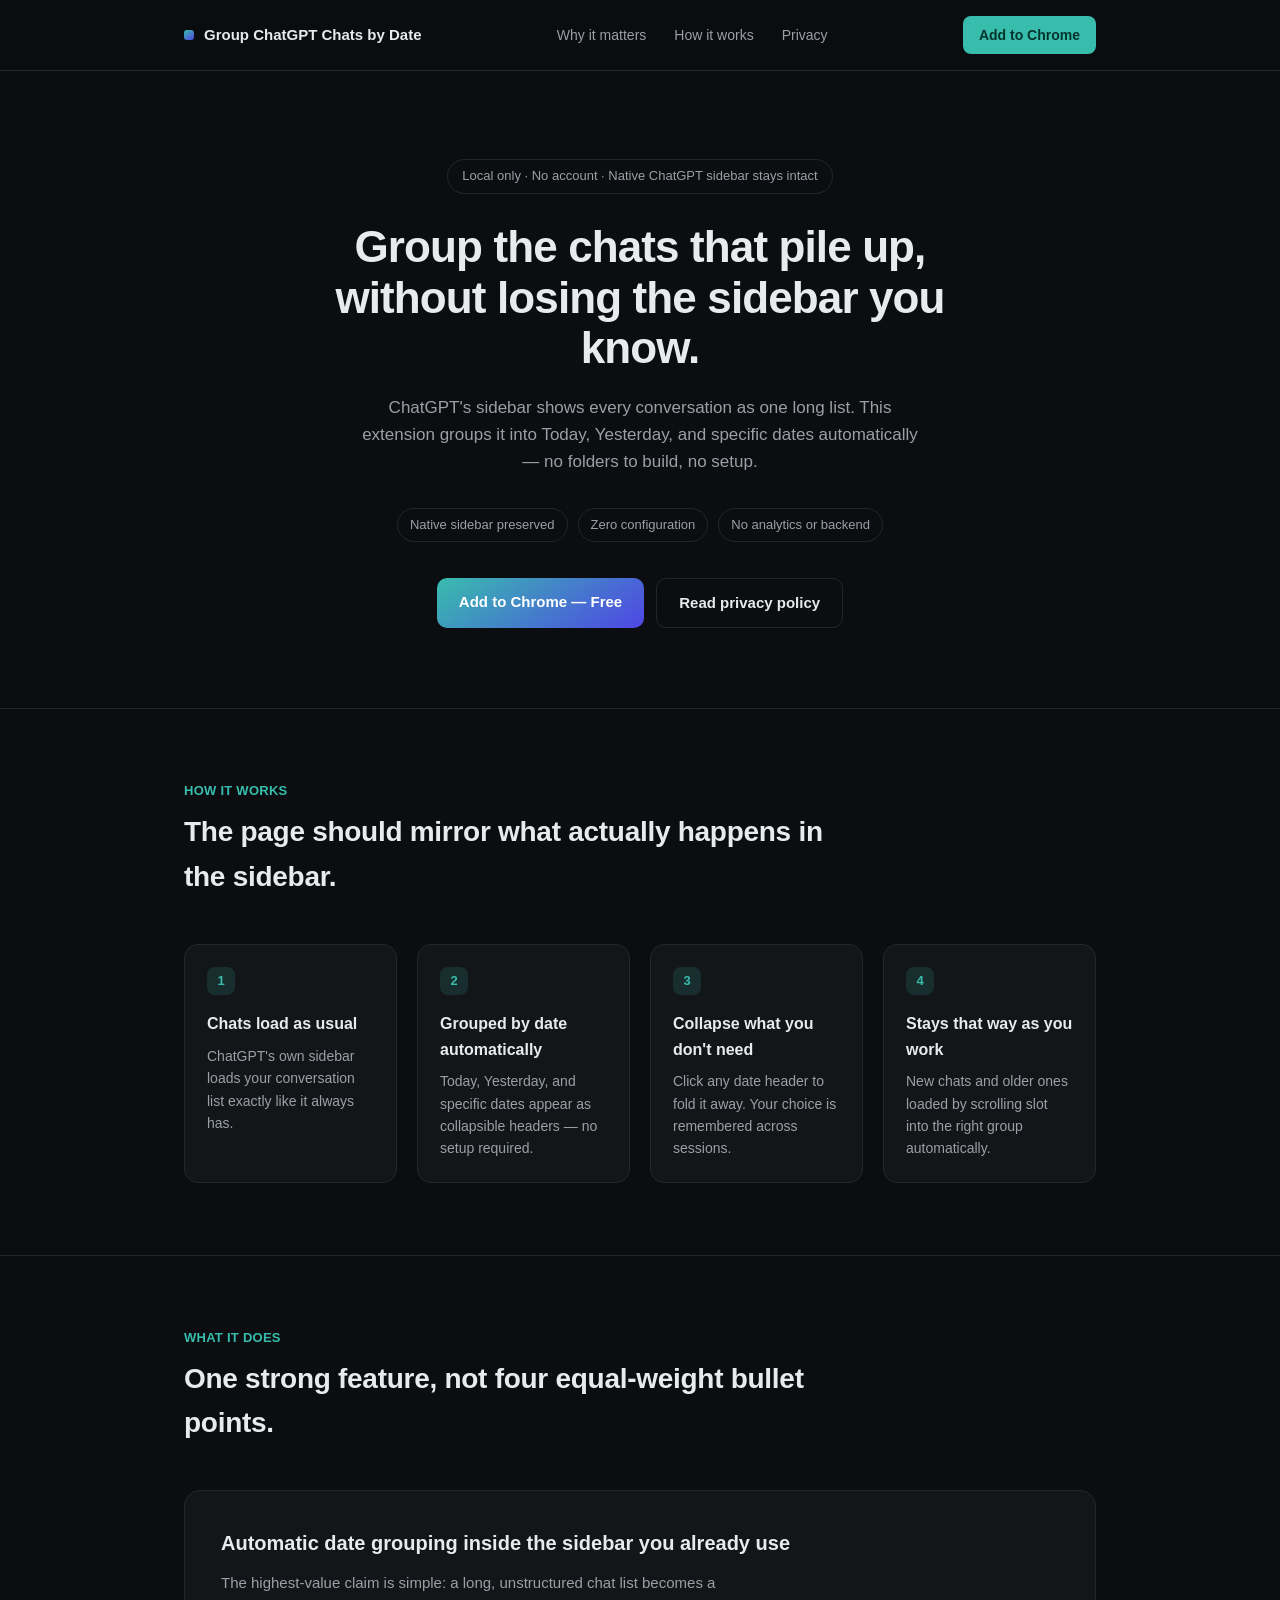
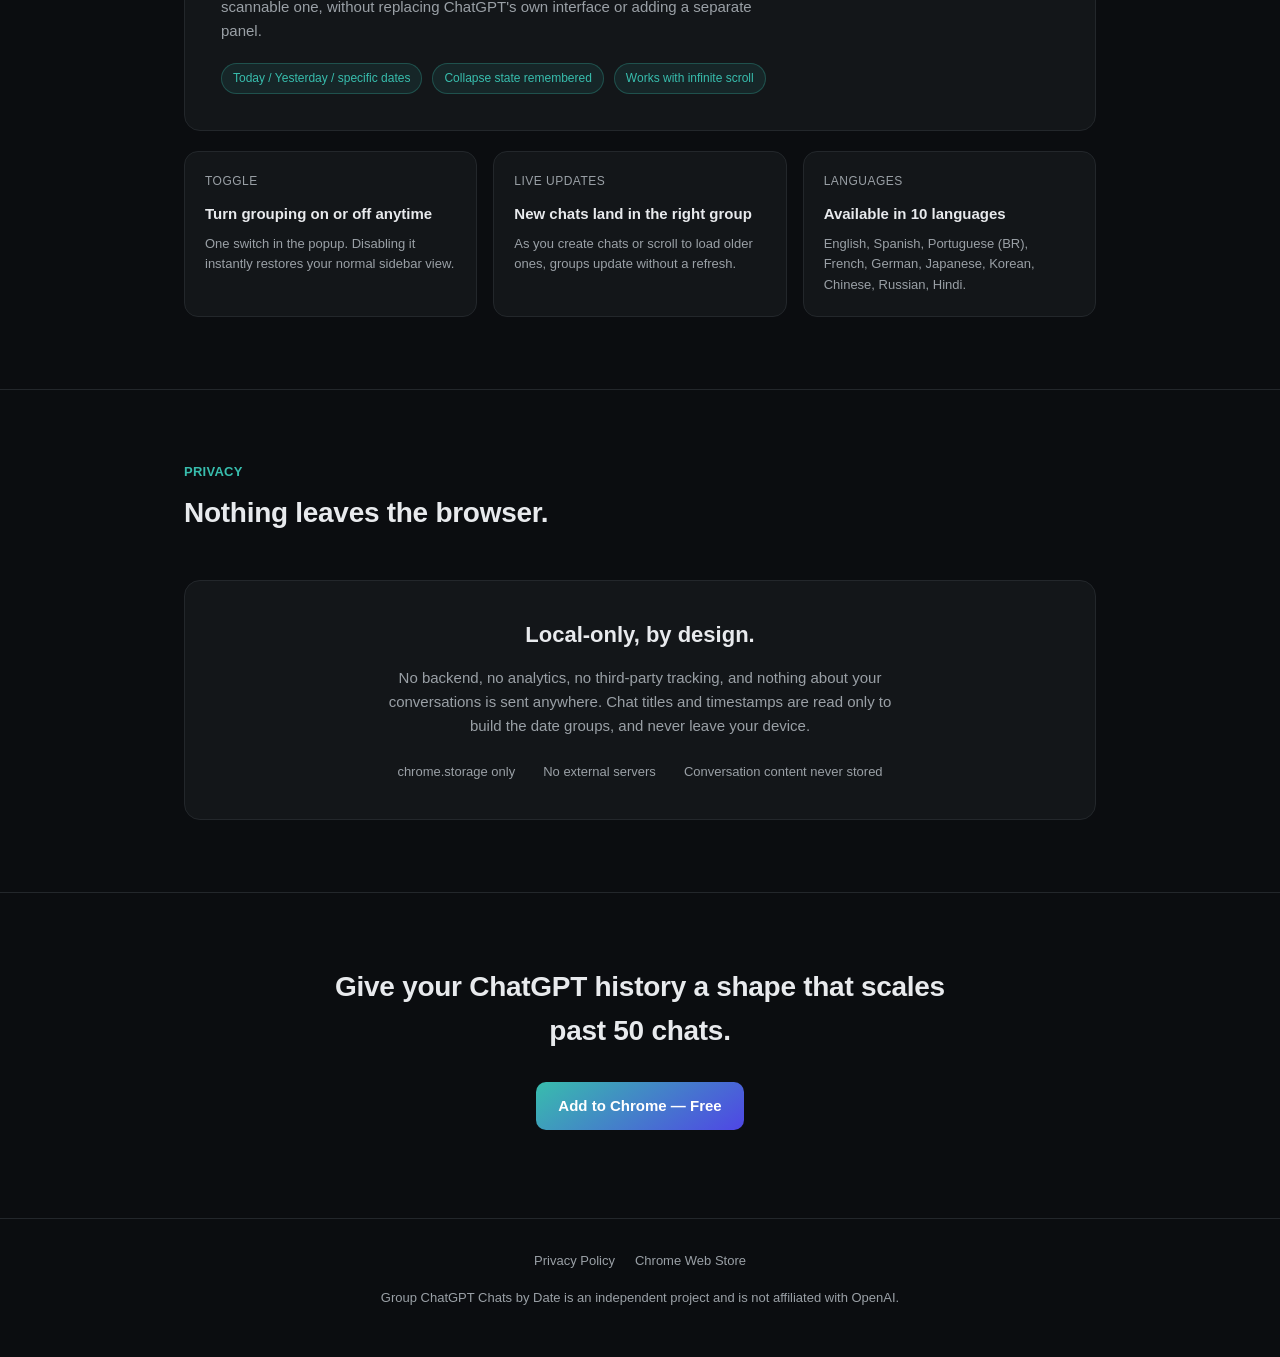
==== index.html @ 4744cfac "Add files via upload" ====
<!DOCTYPE html>
<html lang="en">
<head>
<meta charset="UTF-8">
<meta name="viewport" content="width=device-width, initial-scale=1.0">
<title>Group ChatGPT Chats by Date — Sidebar Organizer</title>
<meta name="description" content="A polished, local-only Chrome extension that groups your ChatGPT sidebar conversations into Today, Yesterday, and specific dates, without replacing ChatGPT's native UI.">
<style>
  :root {
    --bg: #0b0d10;
    --bg-alt: #101317;
    --card: #131619;
    --text: #e8eaed;
    --muted: #9aa0a6;
    --accent: #38bdad;
    --accent-2: #4f46e5;
    --border: #23272b;
  }
  * { box-sizing: border-box; margin: 0; padding: 0; }
  body {
    font-family: -apple-system, BlinkMacSystemFont, "Segoe UI", Roboto, Helvetica, Arial, sans-serif;
    background: var(--bg);
    color: var(--text);
    line-height: 1.6;
  }
  a { color: inherit; text-decoration: none; }
  .container { max-width: 960px; margin: 0 auto; padding: 0 24px; }

  /* ---------- Nav ---------- */
  header.site {
    position: sticky;
    top: 0;
    z-index: 10;
    background: rgba(11,13,16,0.85);
    backdrop-filter: blur(8px);
    border-bottom: 1px solid var(--border);
  }
  nav {
    display: flex;
    align-items: center;
    justify-content: space-between;
    padding: 16px 24px;
    max-width: 960px;
    margin: 0 auto;
  }
  .brand {
    display: flex;
    align-items: center;
    gap: 10px;
    font-weight: 700;
    font-size: 15px;
  }
  .brand .dot {
    width: 10px;
    height: 10px;
    border-radius: 3px;
    background: linear-gradient(145deg, var(--accent), var(--accent-2));
  }
  .nav-links {
    display: flex;
    align-items: center;
    gap: 28px;
    font-size: 14px;
    color: var(--muted);
  }
  .nav-links a:hover { color: var(--text); }
  .nav-cta {
    background: var(--accent);
    color: #04342c;
    font-weight: 600;
    padding: 8px 16px;
    border-radius: 8px;
    font-size: 14px;
  }

  /* ---------- Hero ---------- */
  .hero {
    padding: 88px 0 64px;
    text-align: center;
  }
  .eyebrow {
    display: inline-block;
    font-size: 13px;
    color: var(--muted);
    border: 1px solid var(--border);
    padding: 6px 14px;
    border-radius: 999px;
    margin-bottom: 28px;
  }
  h1 {
    font-size: 44px;
    line-height: 1.15;
    max-width: 720px;
    margin: 0 auto 20px;
    letter-spacing: -0.02em;
  }
  .hero p.lede {
    font-size: 17px;
    color: var(--muted);
    max-width: 560px;
    margin: 0 auto 32px;
  }
  .pill-row {
    display: flex;
    justify-content: center;
    gap: 10px;
    flex-wrap: wrap;
    margin-bottom: 36px;
    font-size: 13px;
    color: var(--muted);
  }
  .pill-row span {
    border: 1px solid var(--border);
    padding: 6px 12px;
    border-radius: 999px;
  }
  .cta-row {
    display: flex;
    justify-content: center;
    gap: 12px;
    flex-wrap: wrap;
    margin-bottom: 16px;
  }
  .btn {
    padding: 12px 22px;
    border-radius: 10px;
    font-size: 15px;
    font-weight: 600;
  }
  .btn-primary {
    background: linear-gradient(145deg, var(--accent), var(--accent-2));
    color: #fff;
  }
  .btn-secondary {
    border: 1px solid var(--border);
    color: var(--text);
  }
  .cta-row + p {
    text-align: center;
    font-size: 13px;
    color: var(--muted);
  }
  .cta-row + p a { color: var(--accent); }

  /* ---------- Sections ---------- */
  section { padding: 72px 0; border-top: 1px solid var(--border); }
  .eyebrow-small {
    font-size: 13px;
    color: var(--accent);
    font-weight: 600;
    margin-bottom: 8px;
    letter-spacing: 0.02em;
    text-transform: uppercase;
  }
  h2 {
    font-size: 28px;
    max-width: 640px;
    margin-bottom: 44px;
    letter-spacing: -0.01em;
  }

  /* ---------- Workflow ---------- */
  .steps {
    display: grid;
    grid-template-columns: repeat(4, 1fr);
    gap: 20px;
  }
  .step {
    background: var(--card);
    border: 1px solid var(--border);
    border-radius: 14px;
    padding: 22px;
  }
  .step .num {
    display: inline-flex;
    align-items: center;
    justify-content: center;
    width: 28px;
    height: 28px;
    border-radius: 8px;
    background: rgba(56,189,173,0.14);
    color: var(--accent);
    font-weight: 700;
    font-size: 13px;
    margin-bottom: 16px;
  }
  .step h3 { font-size: 16px; margin-bottom: 8px; }
  .step p { font-size: 14px; color: var(--muted); }

  /* ---------- Feature grid ---------- */
  .feature-hero {
    background: var(--card);
    border: 1px solid var(--border);
    border-radius: 16px;
    padding: 36px;
    margin-bottom: 20px;
  }
  .feature-hero h3 { font-size: 20px; margin-bottom: 12px; }
  .feature-hero p { color: var(--muted); font-size: 15px; max-width: 560px; margin-bottom: 20px; }
  .badge-row { display: flex; gap: 10px; flex-wrap: wrap; }
  .badge-row span {
    font-size: 12px;
    color: var(--accent);
    background: rgba(56,189,173,0.1);
    border: 1px solid rgba(56,189,173,0.28);
    padding: 5px 11px;
    border-radius: 999px;
  }
  .feature-grid {
    display: grid;
    grid-template-columns: repeat(3, 1fr);
    gap: 16px;
  }
  .feature-card {
    background: var(--card);
    border: 1px solid var(--border);
    border-radius: 14px;
    padding: 20px;
  }
  .feature-card .tag {
    font-size: 12px;
    color: var(--muted);
    text-transform: uppercase;
    letter-spacing: 0.04em;
    margin-bottom: 10px;
  }
  .feature-card h4 { font-size: 15px; margin-bottom: 8px; }
  .feature-card p { font-size: 13px; color: var(--muted); }

  /* ---------- Privacy ---------- */
  .privacy-box {
    background: var(--card);
    border: 1px solid var(--border);
    border-radius: 16px;
    padding: 36px;
    text-align: center;
  }
  .privacy-box h3 { font-size: 22px; margin-bottom: 14px; }
  .privacy-box p { color: var(--muted); max-width: 520px; margin: 0 auto 24px; font-size: 15px; }
  .trust-row {
    display: flex;
    justify-content: center;
    gap: 28px;
    flex-wrap: wrap;
    font-size: 13px;
    color: var(--muted);
  }

  /* ---------- Final CTA ---------- */
  .final-cta { text-align: center; }
  .final-cta h2 { margin: 0 auto 28px; text-align: center; }

  footer {
    border-top: 1px solid var(--border);
    padding: 32px 0 48px;
    text-align: center;
    font-size: 13px;
    color: var(--muted);
  }
  footer .foot-links {
    display: flex;
    justify-content: center;
    gap: 20px;
    margin-bottom: 16px;
  }
  footer .foot-links a:hover { color: var(--text); }

  @media (max-width: 720px) {
    h1 { font-size: 30px; }
    .steps, .feature-grid { grid-template-columns: 1fr; }
    .nav-links { display: none; }
  }
</style>
</head>
<body>

<header class="site">
  <nav>
    <div class="brand"><span class="dot"></span> Group ChatGPT Chats by Date</div>
    <div class="nav-links">
      <a href="#why">Why it matters</a>
      <a href="#how">How it works</a>
      <a href="#privacy">Privacy</a>
    </div>
    <a class="nav-cta" href="#cta">Add to Chrome</a>
  </nav>
</header>

<main>

  <section class="hero" style="border-top:none;">
    <span class="eyebrow">Local only · No account · Native ChatGPT sidebar stays intact</span>
    <h1>Group the chats that pile up, without losing the sidebar you know.</h1>
    <p class="lede">
      ChatGPT's sidebar shows every conversation as one long list. This extension groups it into
      Today, Yesterday, and specific dates automatically — no folders to build, no setup.
    </p>
    <div class="pill-row">
      <span>Native sidebar preserved</span>
      <span>Zero configuration</span>
      <span>No analytics or backend</span>
    </div>
    <div class="cta-row" id="cta">
      <a class="btn btn-primary" href="#">Add to Chrome — Free</a>
      <a class="btn btn-secondary" href="privacy-policy.html">Read privacy policy</a>
    </div>
  </section>

  <section id="how">
    <div class="container">
      <div class="eyebrow-small">How it works</div>
      <h2>The page should mirror what actually happens in the sidebar.</h2>
      <div class="steps">
        <div class="step">
          <div class="num">1</div>
          <h3>Chats load as usual</h3>
          <p>ChatGPT's own sidebar loads your conversation list exactly like it always has.</p>
        </div>
        <div class="step">
          <div class="num">2</div>
          <h3>Grouped by date automatically</h3>
          <p>Today, Yesterday, and specific dates appear as collapsible headers — no setup required.</p>
        </div>
        <div class="step">
          <div class="num">3</div>
          <h3>Collapse what you don't need</h3>
          <p>Click any date header to fold it away. Your choice is remembered across sessions.</p>
        </div>
        <div class="step">
          <div class="num">4</div>
          <h3>Stays that way as you work</h3>
          <p>New chats and older ones loaded by scrolling slot into the right group automatically.</p>
        </div>
      </div>
    </div>
  </section>

  <section id="why">
    <div class="container">
      <div class="eyebrow-small">What it does</div>
      <h2>One strong feature, not four equal-weight bullet points.</h2>

      <div class="feature-hero">
        <h3>Automatic date grouping inside the sidebar you already use</h3>
        <p>
          The highest-value claim is simple: a long, unstructured chat list becomes a scannable
          one, without replacing ChatGPT's own interface or adding a separate panel.
        </p>
        <div class="badge-row">
          <span>Today / Yesterday / specific dates</span>
          <span>Collapse state remembered</span>
          <span>Works with infinite scroll</span>
        </div>
      </div>

      <div class="feature-grid">
        <div class="feature-card">
          <div class="tag">Toggle</div>
          <h4>Turn grouping on or off anytime</h4>
          <p>One switch in the popup. Disabling it instantly restores your normal sidebar view.</p>
        </div>
        <div class="feature-card">
          <div class="tag">Live updates</div>
          <h4>New chats land in the right group</h4>
          <p>As you create chats or scroll to load older ones, groups update without a refresh.</p>
        </div>
        <div class="feature-card">
          <div class="tag">Languages</div>
          <h4>Available in 10 languages</h4>
          <p>English, Spanish, Portuguese (BR), French, German, Japanese, Korean, Chinese, Russian, Hindi.</p>
        </div>
      </div>
    </div>
  </section>

  <section id="privacy">
    <div class="container">
      <div class="eyebrow-small">Privacy</div>
      <h2>Nothing leaves the browser.</h2>
      <div class="privacy-box">
        <h3>Local-only, by design.</h3>
        <p>
          No backend, no analytics, no third-party tracking, and nothing about your conversations
          is sent anywhere. Chat titles and timestamps are read only to build the date groups, and
          never leave your device.
        </p>
        <div class="trust-row">
          <span>chrome.storage only</span>
          <span>No external servers</span>
          <span>Conversation content never stored</span>
        </div>
      </div>
    </div>
  </section>

  <section class="final-cta">
    <div class="container">
      <h2>Give your ChatGPT history a shape that scales past 50 chats.</h2>
      <div class="cta-row">
        <a class="btn btn-primary" href="#">Add to Chrome — Free</a>
      </div>
    </div>
  </section>

</main>

<footer>
  <div class="foot-links">
    <a href="privacy-policy.html">Privacy Policy</a>
    <a href="https://chromewebstore.google.com/">Chrome Web Store</a>
  </div>
  <div class="container">
    Group ChatGPT Chats by Date is an independent project and is not affiliated with OpenAI.
  </div>
</footer>

</body>
</html>
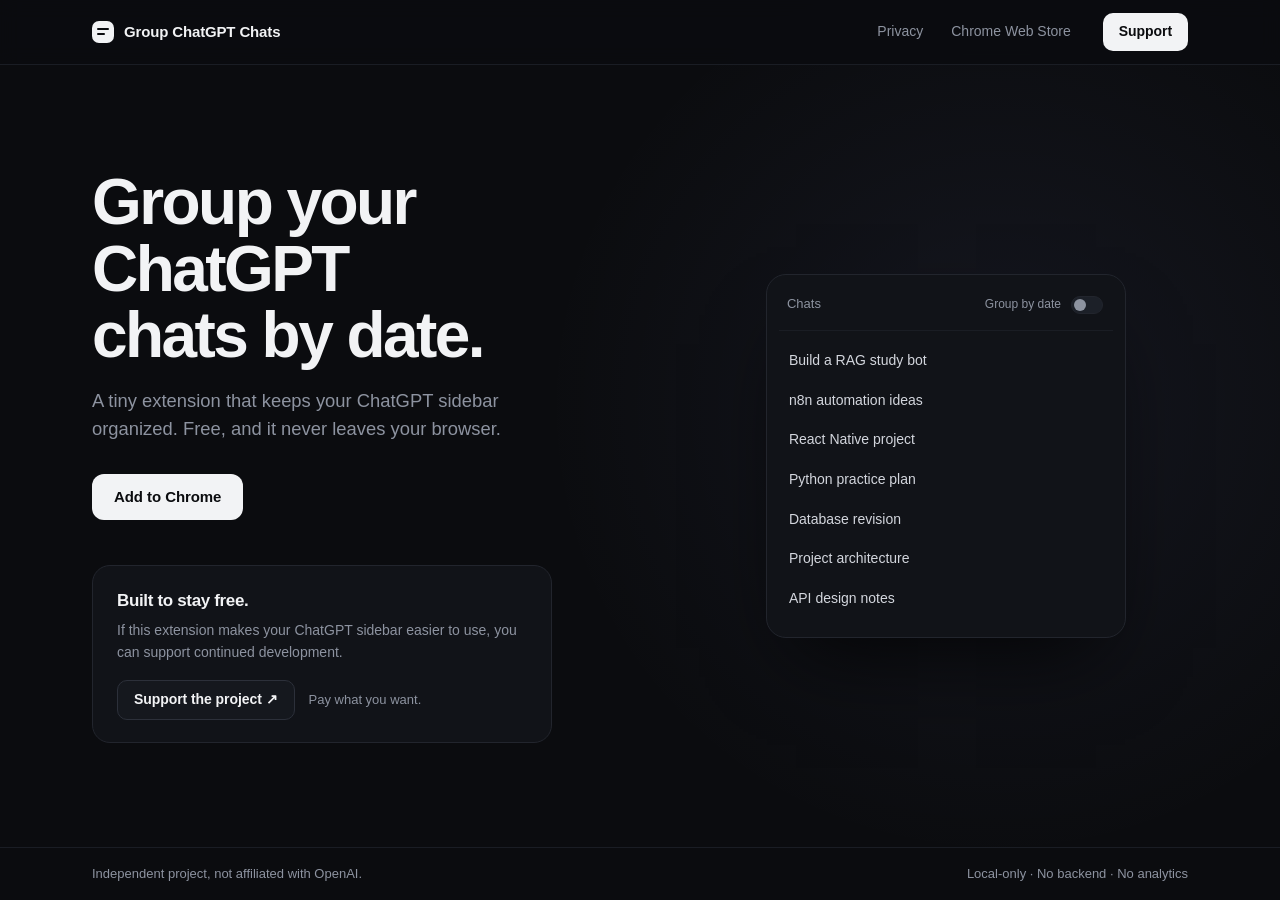
==== commit 77d2ea88: "Add files via upload" ====
--- a/index.html
+++ b/index.html
@@ -3,416 +3,105 @@
 <head>
 <meta charset="UTF-8">
 <meta name="viewport" content="width=device-width, initial-scale=1.0">
-<title>Group ChatGPT Chats by Date — Sidebar Organizer</title>
-<meta name="description" content="A polished, local-only Chrome extension that groups your ChatGPT sidebar conversations into Today, Yesterday, and specific dates, without replacing ChatGPT's native UI.">
-<style>
-  :root {
-    --bg: #0b0d10;
-    --bg-alt: #101317;
-    --card: #131619;
-    --text: #e8eaed;
-    --muted: #9aa0a6;
-    --accent: #38bdad;
-    --accent-2: #4f46e5;
-    --border: #23272b;
-  }
-  * { box-sizing: border-box; margin: 0; padding: 0; }
-  body {
-    font-family: -apple-system, BlinkMacSystemFont, "Segoe UI", Roboto, Helvetica, Arial, sans-serif;
-    background: var(--bg);
-    color: var(--text);
-    line-height: 1.6;
-  }
-  a { color: inherit; text-decoration: none; }
-  .container { max-width: 960px; margin: 0 auto; padding: 0 24px; }
-
-  /* ---------- Nav ---------- */
-  header.site {
-    position: sticky;
-    top: 0;
-    z-index: 10;
-    background: rgba(11,13,16,0.85);
-    backdrop-filter: blur(8px);
-    border-bottom: 1px solid var(--border);
-  }
-  nav {
-    display: flex;
-    align-items: center;
-    justify-content: space-between;
-    padding: 16px 24px;
-    max-width: 960px;
-    margin: 0 auto;
-  }
-  .brand {
-    display: flex;
-    align-items: center;
-    gap: 10px;
-    font-weight: 700;
-    font-size: 15px;
-  }
-  .brand .dot {
-    width: 10px;
-    height: 10px;
-    border-radius: 3px;
-    background: linear-gradient(145deg, var(--accent), var(--accent-2));
-  }
-  .nav-links {
-    display: flex;
-    align-items: center;
-    gap: 28px;
-    font-size: 14px;
-    color: var(--muted);
-  }
-  .nav-links a:hover { color: var(--text); }
-  .nav-cta {
-    background: var(--accent);
-    color: #04342c;
-    font-weight: 600;
-    padding: 8px 16px;
-    border-radius: 8px;
-    font-size: 14px;
-  }
-
-  /* ---------- Hero ---------- */
-  .hero {
-    padding: 88px 0 64px;
-    text-align: center;
-  }
-  .eyebrow {
-    display: inline-block;
-    font-size: 13px;
-    color: var(--muted);
-    border: 1px solid var(--border);
-    padding: 6px 14px;
-    border-radius: 999px;
-    margin-bottom: 28px;
-  }
-  h1 {
-    font-size: 44px;
-    line-height: 1.15;
-    max-width: 720px;
-    margin: 0 auto 20px;
-    letter-spacing: -0.02em;
-  }
-  .hero p.lede {
-    font-size: 17px;
-    color: var(--muted);
-    max-width: 560px;
-    margin: 0 auto 32px;
-  }
-  .pill-row {
-    display: flex;
-    justify-content: center;
-    gap: 10px;
-    flex-wrap: wrap;
-    margin-bottom: 36px;
-    font-size: 13px;
-    color: var(--muted);
-  }
-  .pill-row span {
-    border: 1px solid var(--border);
-    padding: 6px 12px;
-    border-radius: 999px;
-  }
-  .cta-row {
-    display: flex;
-    justify-content: center;
-    gap: 12px;
-    flex-wrap: wrap;
-    margin-bottom: 16px;
-  }
-  .btn {
-    padding: 12px 22px;
-    border-radius: 10px;
-    font-size: 15px;
-    font-weight: 600;
-  }
-  .btn-primary {
-    background: linear-gradient(145deg, var(--accent), var(--accent-2));
-    color: #fff;
-  }
-  .btn-secondary {
-    border: 1px solid var(--border);
-    color: var(--text);
-  }
-  .cta-row + p {
-    text-align: center;
-    font-size: 13px;
-    color: var(--muted);
-  }
-  .cta-row + p a { color: var(--accent); }
-
-  /* ---------- Sections ---------- */
-  section { padding: 72px 0; border-top: 1px solid var(--border); }
-  .eyebrow-small {
-    font-size: 13px;
-    color: var(--accent);
-    font-weight: 600;
-    margin-bottom: 8px;
-    letter-spacing: 0.02em;
-    text-transform: uppercase;
-  }
-  h2 {
-    font-size: 28px;
-    max-width: 640px;
-    margin-bottom: 44px;
-    letter-spacing: -0.01em;
-  }
-
-  /* ---------- Workflow ---------- */
-  .steps {
-    display: grid;
-    grid-template-columns: repeat(4, 1fr);
-    gap: 20px;
-  }
-  .step {
-    background: var(--card);
-    border: 1px solid var(--border);
-    border-radius: 14px;
-    padding: 22px;
-  }
-  .step .num {
-    display: inline-flex;
-    align-items: center;
-    justify-content: center;
-    width: 28px;
-    height: 28px;
-    border-radius: 8px;
-    background: rgba(56,189,173,0.14);
-    color: var(--accent);
-    font-weight: 700;
-    font-size: 13px;
-    margin-bottom: 16px;
-  }
-  .step h3 { font-size: 16px; margin-bottom: 8px; }
-  .step p { font-size: 14px; color: var(--muted); }
-
-  /* ---------- Feature grid ---------- */
-  .feature-hero {
-    background: var(--card);
-    border: 1px solid var(--border);
-    border-radius: 16px;
-    padding: 36px;
-    margin-bottom: 20px;
-  }
-  .feature-hero h3 { font-size: 20px; margin-bottom: 12px; }
-  .feature-hero p { color: var(--muted); font-size: 15px; max-width: 560px; margin-bottom: 20px; }
-  .badge-row { display: flex; gap: 10px; flex-wrap: wrap; }
-  .badge-row span {
-    font-size: 12px;
-    color: var(--accent);
-    background: rgba(56,189,173,0.1);
-    border: 1px solid rgba(56,189,173,0.28);
-    padding: 5px 11px;
-    border-radius: 999px;
-  }
-  .feature-grid {
-    display: grid;
-    grid-template-columns: repeat(3, 1fr);
-    gap: 16px;
-  }
-  .feature-card {
-    background: var(--card);
-    border: 1px solid var(--border);
-    border-radius: 14px;
-    padding: 20px;
-  }
-  .feature-card .tag {
-    font-size: 12px;
-    color: var(--muted);
-    text-transform: uppercase;
-    letter-spacing: 0.04em;
-    margin-bottom: 10px;
-  }
-  .feature-card h4 { font-size: 15px; margin-bottom: 8px; }
-  .feature-card p { font-size: 13px; color: var(--muted); }
-
-  /* ---------- Privacy ---------- */
-  .privacy-box {
-    background: var(--card);
-    border: 1px solid var(--border);
-    border-radius: 16px;
-    padding: 36px;
-    text-align: center;
-  }
-  .privacy-box h3 { font-size: 22px; margin-bottom: 14px; }
-  .privacy-box p { color: var(--muted); max-width: 520px; margin: 0 auto 24px; font-size: 15px; }
-  .trust-row {
-    display: flex;
-    justify-content: center;
-    gap: 28px;
-    flex-wrap: wrap;
-    font-size: 13px;
-    color: var(--muted);
-  }
-
-  /* ---------- Final CTA ---------- */
-  .final-cta { text-align: center; }
-  .final-cta h2 { margin: 0 auto 28px; text-align: center; }
-
-  footer {
-    border-top: 1px solid var(--border);
-    padding: 32px 0 48px;
-    text-align: center;
-    font-size: 13px;
-    color: var(--muted);
-  }
-  footer .foot-links {
-    display: flex;
-    justify-content: center;
-    gap: 20px;
-    margin-bottom: 16px;
-  }
-  footer .foot-links a:hover { color: var(--text); }
-
-  @media (max-width: 720px) {
-    h1 { font-size: 30px; }
-    .steps, .feature-grid { grid-template-columns: 1fr; }
-    .nav-links { display: none; }
-  }
-</style>
+<title>Group ChatGPT Chats by Date</title>
+<meta name="description" content="A tiny Chrome extension that keeps your ChatGPT sidebar organized by date: Today, Yesterday, and specific dates. Local-only, free.">
+<meta name="theme-color" content="#0b0c0f">
+<link rel="stylesheet" href="style.css">
 </head>
 <body>
+<div class="page">
 
-<header class="site">
-  <nav>
-    <div class="brand"><span class="dot"></span> Group ChatGPT Chats by Date</div>
-    <div class="nav-links">
-      <a href="#why">Why it matters</a>
-      <a href="#how">How it works</a>
-      <a href="#privacy">Privacy</a>
+  <header class="nav">
+    <div class="nav-inner">
+      <a class="brand" href="./" aria-label="Group ChatGPT Chats, home">
+        <span class="brand-mark" aria-hidden="true"></span>
+        Group ChatGPT Chats
+      </a>
+      <nav class="nav-links" aria-label="Primary">
+        <a href="privacy/Group-ChatGPT-Chats-by-Date.html">Privacy</a>
+        <a href="https://chromewebstore.google.com/detail/group-chatgpt-chats-by-da/fapiomipbkcmdlocchmnpebpcmijmkpd?authuser=0&hl=en" data-chrome>Chrome Web Store</a>
+      </nav>
+      <a class="btn btn-sm btn-light" href="#support" data-dodo>Support</a>
     </div>
-    <a class="nav-cta" href="#cta">Add to Chrome</a>
-  </nav>
-</header>
+  </header>
 
-<main>
+  <main class="main">
 
-  <section class="hero" style="border-top:none;">
-    <span class="eyebrow">Local only · No account · Native ChatGPT sidebar stays intact</span>
-    <h1>Group the chats that pile up, without losing the sidebar you know.</h1>
-    <p class="lede">
-      ChatGPT's sidebar shows every conversation as one long list. This extension groups it into
-      Today, Yesterday, and specific dates automatically — no folders to build, no setup.
-    </p>
-    <div class="pill-row">
-      <span>Native sidebar preserved</span>
-      <span>Zero configuration</span>
-      <span>No analytics or backend</span>
-    </div>
-    <div class="cta-row" id="cta">
-      <a class="btn btn-primary" href="#">Add to Chrome — Free</a>
-      <a class="btn btn-secondary" href="privacy-policy.html">Read privacy policy</a>
-    </div>
-  </section>
+    <section class="intro">
+      <h1>Group your ChatGPT chats by&nbsp;date.</h1>
+      <p class="lede">A tiny extension that keeps your ChatGPT sidebar organized. Free, and it never leaves your browser.</p>
 
-  <section id="how">
-    <div class="container">
-      <div class="eyebrow-small">How it works</div>
-      <h2>The page should mirror what actually happens in the sidebar.</h2>
-      <div class="steps">
-        <div class="step">
-          <div class="num">1</div>
-          <h3>Chats load as usual</h3>
-          <p>ChatGPT's own sidebar loads your conversation list exactly like it always has.</p>
+      <div class="cta-row">
+        <a class="btn btn-light" href="#" data-chrome>Add to Chrome</a>
+      </div>
+
+      <aside class="support" id="support">
+        <div class="support-text">
+          <h2>Built to stay free.</h2>
+          <p>If this extension makes your ChatGPT sidebar easier to use, you can support continued development.</p>
         </div>
-        <div class="step">
-          <div class="num">2</div>
-          <h3>Grouped by date automatically</h3>
-          <p>Today, Yesterday, and specific dates appear as collapsible headers — no setup required.</p>
+        <div class="support-action">
+          <a class="btn btn-dark" href="#support" data-dodo>Support the project ↗</a>
+          <span class="pwyw">Pay what you want.</span>
         </div>
-        <div class="step">
-          <div class="num">3</div>
-          <h3>Collapse what you don't need</h3>
-          <p>Click any date header to fold it away. Your choice is remembered across sessions.</p>
+      </aside>
+    </section>
+
+    <section class="stage" aria-label="Preview">
+      <div class="sidebar" id="sidebar" data-grouped="false">
+        <div class="sb-top">
+          <span class="sb-title">Chats</span>
+          <button class="switch" id="groupSwitch" type="button" role="switch" aria-checked="false" aria-label="Group by date">
+            <span class="switch-label">Group by date</span>
+            <span class="switch-track" aria-hidden="true"><span class="switch-thumb"></span></span>
+          </button>
         </div>
-        <div class="step">
-          <div class="num">4</div>
-          <h3>Stays that way as you work</h3>
-          <p>New chats and older ones loaded by scrolling slot into the right group automatically.</p>
+
+        <div class="sb-body">
+          <section class="group">
+            <button class="group-head" type="button" aria-expanded="true">
+              <span class="chev" aria-hidden="true"></span>Today
+            </button>
+            <ul class="chats">
+              <li>Build a RAG study bot</li>
+              <li>n8n automation ideas</li>
+              <li>React Native project</li>
+            </ul>
+          </section>
+
+          <section class="group">
+            <button class="group-head" type="button" aria-expanded="true">
+              <span class="chev" aria-hidden="true"></span>Yesterday
+            </button>
+            <ul class="chats">
+              <li>Python practice plan</li>
+              <li>Database revision</li>
+            </ul>
+          </section>
+
+          <section class="group">
+            <button class="group-head" type="button" aria-expanded="true">
+              <span class="chev" aria-hidden="true"></span>September 18
+            </button>
+            <ul class="chats">
+              <li>Project architecture</li>
+              <li>API design notes</li>
+            </ul>
+          </section>
         </div>
       </div>
+    </section>
+
+  </main>
+
+  <footer class="footer">
+    <div class="footer-inner">
+      <p>Independent project, not affiliated with OpenAI.</p>
+      <p>Local-only · No backend · No analytics</p>
     </div>
-  </section>
+  </footer>
 
-  <section id="why">
-    <div class="container">
-      <div class="eyebrow-small">What it does</div>
-      <h2>One strong feature, not four equal-weight bullet points.</h2>
-
-      <div class="feature-hero">
-        <h3>Automatic date grouping inside the sidebar you already use</h3>
-        <p>
-          The highest-value claim is simple: a long, unstructured chat list becomes a scannable
-          one, without replacing ChatGPT's own interface or adding a separate panel.
-        </p>
-        <div class="badge-row">
-          <span>Today / Yesterday / specific dates</span>
-          <span>Collapse state remembered</span>
-          <span>Works with infinite scroll</span>
-        </div>
-      </div>
-
-      <div class="feature-grid">
-        <div class="feature-card">
-          <div class="tag">Toggle</div>
-          <h4>Turn grouping on or off anytime</h4>
-          <p>One switch in the popup. Disabling it instantly restores your normal sidebar view.</p>
-        </div>
-        <div class="feature-card">
-          <div class="tag">Live updates</div>
-          <h4>New chats land in the right group</h4>
-          <p>As you create chats or scroll to load older ones, groups update without a refresh.</p>
-        </div>
-        <div class="feature-card">
-          <div class="tag">Languages</div>
-          <h4>Available in 10 languages</h4>
-          <p>English, Spanish, Portuguese (BR), French, German, Japanese, Korean, Chinese, Russian, Hindi.</p>
-        </div>
-      </div>
-    </div>
-  </section>
-
-  <section id="privacy">
-    <div class="container">
-      <div class="eyebrow-small">Privacy</div>
-      <h2>Nothing leaves the browser.</h2>
-      <div class="privacy-box">
-        <h3>Local-only, by design.</h3>
-        <p>
-          No backend, no analytics, no third-party tracking, and nothing about your conversations
-          is sent anywhere. Chat titles and timestamps are read only to build the date groups, and
-          never leave your device.
-        </p>
-        <div class="trust-row">
-          <span>chrome.storage only</span>
-          <span>No external servers</span>
-          <span>Conversation content never stored</span>
-        </div>
-      </div>
-    </div>
-  </section>
-
-  <section class="final-cta">
-    <div class="container">
-      <h2>Give your ChatGPT history a shape that scales past 50 chats.</h2>
-      <div class="cta-row">
-        <a class="btn btn-primary" href="#">Add to Chrome — Free</a>
-      </div>
-    </div>
-  </section>
-
-</main>
-
-<footer>
-  <div class="foot-links">
-    <a href="privacy-policy.html">Privacy Policy</a>
-    <a href="https://chromewebstore.google.com/">Chrome Web Store</a>
-  </div>
-  <div class="container">
-    Group ChatGPT Chats by Date is an independent project and is not affiliated with OpenAI.
-  </div>
-</footer>
-
+</div>
+<script src="script.js"></script>
 </body>
 </html>
--- a/style.css
+++ b/style.css
@@ -0,0 +1,351 @@
+:root {
+  --bg: #0b0c0f;
+  --panel: #111318;
+  --panel-2: #15181e;
+  --line: #22252d;
+  --line-soft: #1a1d24;
+  --text: #f2f3f5;
+  --muted: #8d93a0;
+  --accent: #9aa6ff;
+  --accent-deep: #2a2f57;
+  --sans: "Inter", -apple-system, BlinkMacSystemFont, "Segoe UI", Roboto, "Helvetica Neue", Arial, sans-serif;
+  --ease: cubic-bezier(.22, .8, .24, 1);
+}
+
+*, *::before, *::after { box-sizing: border-box; margin: 0; padding: 0; }
+
+html { -webkit-text-size-adjust: 100%; height: 100%; }
+
+body {
+  background: var(--bg);
+  color: var(--text);
+  font-family: var(--sans);
+  line-height: 1.55;
+  -webkit-font-smoothing: antialiased;
+  min-height: 100%;
+}
+
+a { color: inherit; text-decoration: none; }
+button { font: inherit; color: inherit; background: none; border: 0; cursor: pointer; }
+
+:focus-visible {
+  outline: 2px solid var(--accent);
+  outline-offset: 3px;
+  border-radius: 6px;
+}
+
+/* ---------- Page frame: exactly one screen on desktop ---------- */
+.page {
+  display: grid;
+  grid-template-rows: auto 1fr auto;
+  min-height: 100dvh;
+  background:
+    radial-gradient(700px circle at 78% 45%, rgba(154,166,255,.07), transparent 65%),
+    var(--bg);
+}
+@media (min-width: 900px) and (min-height: 620px) {
+  .page { height: 100dvh; min-height: 0; overflow: hidden; }
+}
+
+/* ---------- Navbar ---------- */
+.nav {
+  border-bottom: 1px solid var(--line-soft);
+  background: rgba(11,12,15,.8);
+  backdrop-filter: blur(10px);
+}
+.nav-inner {
+  display: flex;
+  align-items: center;
+  gap: 32px;
+  max-width: 1160px;
+  height: 64px;
+  margin: 0 auto;
+  padding: 0 32px;
+}
+.brand {
+  display: inline-flex;
+  align-items: center;
+  gap: 10px;
+  font-weight: 600;
+  font-size: 15px;
+  letter-spacing: -0.01em;
+  margin-right: auto;
+  white-space: nowrap;
+}
+.brand-mark {
+  width: 22px;
+  height: 22px;
+  border-radius: 7px;
+  background: var(--text);
+  position: relative;
+  flex: none;
+}
+.brand-mark::before,
+.brand-mark::after {
+  content: "";
+  position: absolute;
+  left: 5px;
+  right: 5px;
+  height: 2px;
+  border-radius: 2px;
+  background: var(--bg);
+}
+.brand-mark::before { top: 7px; }
+.brand-mark::after  { top: 12px; right: 9px; }
+
+.nav-links {
+  display: flex;
+  align-items: center;
+  gap: 28px;
+  font-size: 14px;
+  color: var(--muted);
+}
+.nav-links a { transition: color .2s; }
+.nav-links a:hover { color: var(--text); }
+
+/* ---------- Buttons ---------- */
+.btn {
+  display: inline-flex;
+  align-items: center;
+  justify-content: center;
+  min-height: 46px;
+  padding: 0 22px;
+  border-radius: 12px;
+  font-size: 15px;
+  font-weight: 600;
+  letter-spacing: -0.005em;
+  white-space: nowrap;
+  transition: transform .2s var(--ease), background .2s, border-color .2s, color .2s;
+}
+.btn:active { transform: translateY(1px); }
+.btn-sm { min-height: 38px; padding: 0 16px; font-size: 14px; border-radius: 10px; }
+.btn-light { background: var(--text); color: #0b0c0f; }
+.btn-light:hover { background: #ffffff; }
+.btn-dark { background: var(--panel-2); color: var(--text); border: 1px solid #2c303a; }
+.btn-dark:hover { border-color: var(--accent); }
+
+/* ---------- Main: two columns, vertically centered ---------- */
+.main {
+  display: grid;
+  grid-template-columns: minmax(0, 1.05fr) minmax(0, .95fr);
+  align-items: center;
+  gap: clamp(32px, 6vw, 96px);
+  width: 100%;
+  max-width: 1160px;
+  margin: 0 auto;
+  padding: 24px 32px;
+  min-height: 0;
+}
+
+.intro { min-width: 0; }
+
+h1 {
+  font-weight: 650;
+  font-size: clamp(2.3rem, min(5vw, 8.4vh), 4.3rem);
+  line-height: 1.04;
+  letter-spacing: -0.04em;
+  max-width: 14ch;
+  text-wrap: balance;
+  margin-bottom: 18px;
+}
+.lede {
+  color: var(--muted);
+  font-size: clamp(1rem, 1.9vh + .3rem, 1.15rem);
+  max-width: 40ch;
+  margin-bottom: clamp(20px, 3.4vh, 30px);
+}
+.cta-row { display: flex; gap: 12px; flex-wrap: wrap; }
+
+/* ---------- Support card ---------- */
+.support {
+  margin-top: clamp(24px, 5vh, 48px);
+  max-width: 460px;
+  padding: 22px 24px;
+  border: 1px solid var(--line);
+  border-radius: 18px;
+  background: var(--panel);
+}
+.support h2 {
+  font-size: 17px;
+  font-weight: 650;
+  letter-spacing: -0.02em;
+  margin-bottom: 6px;
+}
+.support p {
+  color: var(--muted);
+  font-size: 14px;
+  margin-bottom: 16px;
+}
+.support-action {
+  display: flex;
+  align-items: center;
+  gap: 14px;
+  flex-wrap: wrap;
+}
+.support-action .btn { min-height: 40px; font-size: 14px; padding: 0 16px; border-radius: 10px; }
+.pwyw { font-size: 13px; color: var(--muted); }
+
+/* ---------- Sidebar mockup ---------- */
+.stage {
+  display: flex;
+  justify-content: center;
+  min-width: 0;
+}
+.sidebar {
+  width: min(360px, 100%);
+  background: var(--panel);
+  border: 1px solid var(--line);
+  border-radius: 20px;
+  padding: 16px 12px 18px;
+  box-shadow: 0 40px 80px -30px rgba(0,0,0,.8);
+}
+.sb-top {
+  display: flex;
+  align-items: center;
+  justify-content: space-between;
+  padding: 2px 8px 14px;
+  border-bottom: 1px solid var(--line-soft);
+  margin-bottom: 10px;
+}
+.sb-title { font-size: 13px; color: var(--muted); font-weight: 500; }
+
+.switch {
+  display: inline-flex;
+  align-items: center;
+  gap: 10px;
+  font-size: 12px;
+  color: var(--muted);
+  border-radius: 999px;
+  padding: 2px;
+}
+.switch-track {
+  width: 32px; height: 18px;
+  border-radius: 999px;
+  background: #1c2028;
+  border: 1px solid var(--line);
+  position: relative;
+  transition: background .3s var(--ease), border-color .3s;
+}
+.switch-thumb {
+  position: absolute;
+  top: 2px; left: 2px;
+  width: 12px; height: 12px;
+  border-radius: 50%;
+  background: var(--muted);
+  transition: transform .3s var(--ease), background .3s;
+}
+.switch[aria-checked="true"] { color: var(--text); }
+.switch[aria-checked="true"] .switch-track { background: var(--accent-deep); border-color: var(--accent); }
+.switch[aria-checked="true"] .switch-thumb { transform: translateX(14px); background: var(--accent); }
+
+.group-head {
+  display: flex;
+  align-items: center;
+  gap: 6px;
+  width: 100%;
+  text-align: left;
+  font-size: 12.5px;
+  font-weight: 600;
+  color: var(--accent);
+  padding: 0 8px;
+  overflow: hidden;
+  max-height: 0;
+  opacity: 0;
+  transition: max-height .5s var(--ease), opacity .4s, padding .5s var(--ease), margin .5s var(--ease);
+  pointer-events: none;
+}
+.sidebar[data-grouped="true"] .group-head {
+  max-height: 34px;
+  opacity: 1;
+  padding: 8px 8px 6px;
+  pointer-events: auto;
+}
+.sidebar[data-grouped="true"] .group + .group .group-head { margin-top: 8px; }
+
+.chev {
+  width: 6px; height: 6px;
+  border-right: 1.5px solid currentColor;
+  border-bottom: 1.5px solid currentColor;
+  transform: rotate(45deg) translate(-1px, -1px);
+  transition: transform .3s var(--ease);
+  flex: none;
+}
+.group-head[aria-expanded="false"] .chev { transform: rotate(-45deg) translate(-1px, -1px); }
+.group-head:hover { color: #c3caff; }
+
+.chats { list-style: none; }
+.chats li {
+  font-size: 14px;
+  color: #d3d6dd;
+  padding: 9px 10px;
+  border-radius: 9px;
+  white-space: nowrap;
+  text-overflow: ellipsis;
+  overflow: hidden;
+  max-height: 44px;
+  transition: background .2s, opacity .3s, max-height .4s var(--ease), padding .4s var(--ease);
+}
+.chats li:hover { background: var(--panel-2); }
+.group.is-collapsed .chats li {
+  max-height: 0;
+  padding-top: 0;
+  padding-bottom: 0;
+  opacity: 0;
+}
+
+/* ---------- Footer ---------- */
+.footer { border-top: 1px solid var(--line-soft); }
+.footer-inner {
+  display: flex;
+  align-items: center;
+  justify-content: space-between;
+  gap: 8px 24px;
+  flex-wrap: wrap;
+  max-width: 1160px;
+  margin: 0 auto;
+  padding: 16px 32px;
+  font-size: 13px;
+  color: var(--muted);
+}
+
+/* ---------- Load-in ---------- */
+@media (prefers-reduced-motion: no-preference) {
+  .intro > * { animation: rise .7s var(--ease) both; }
+  .intro > .lede { animation-delay: .07s; }
+  .intro > .cta-row { animation-delay: .14s; }
+  .intro > .support { animation-delay: .21s; }
+  .stage { animation: rise .9s var(--ease) .2s both; }
+  @keyframes rise {
+    from { opacity: 0; transform: translateY(12px); }
+    to   { opacity: 1; transform: none; }
+  }
+}
+@media (prefers-reduced-motion: reduce) {
+  *, *::before, *::after { transition-duration: .01ms !important; animation: none !important; }
+}
+
+/* ---------- Smaller screens: stack and allow normal scroll ---------- */
+@media (max-width: 899px) {
+  .main {
+    grid-template-columns: 1fr;
+    gap: 40px;
+    padding: 40px 20px 48px;
+  }
+  .nav-inner { padding: 0 20px; gap: 16px; }
+  .nav-links { display: none; }
+  .footer-inner { padding: 16px 20px; }
+  .support { max-width: none; }
+}
+@media (max-width: 480px) {
+  .cta-row .btn { flex: 1 1 100%; }
+  .support-action .btn { flex: 1 1 100%; }
+  .pwyw { width: 100%; text-align: center; }
+}
+
+/* Short desktop windows: shrink instead of scroll */
+@media (min-width: 900px) and (max-height: 760px) and (min-height: 620px) {
+  .support { padding: 18px 20px; }
+  .support p { margin-bottom: 12px; }
+  .sidebar { padding: 12px 10px 14px; }
+  .chats li { padding: 7px 10px; }
+}
